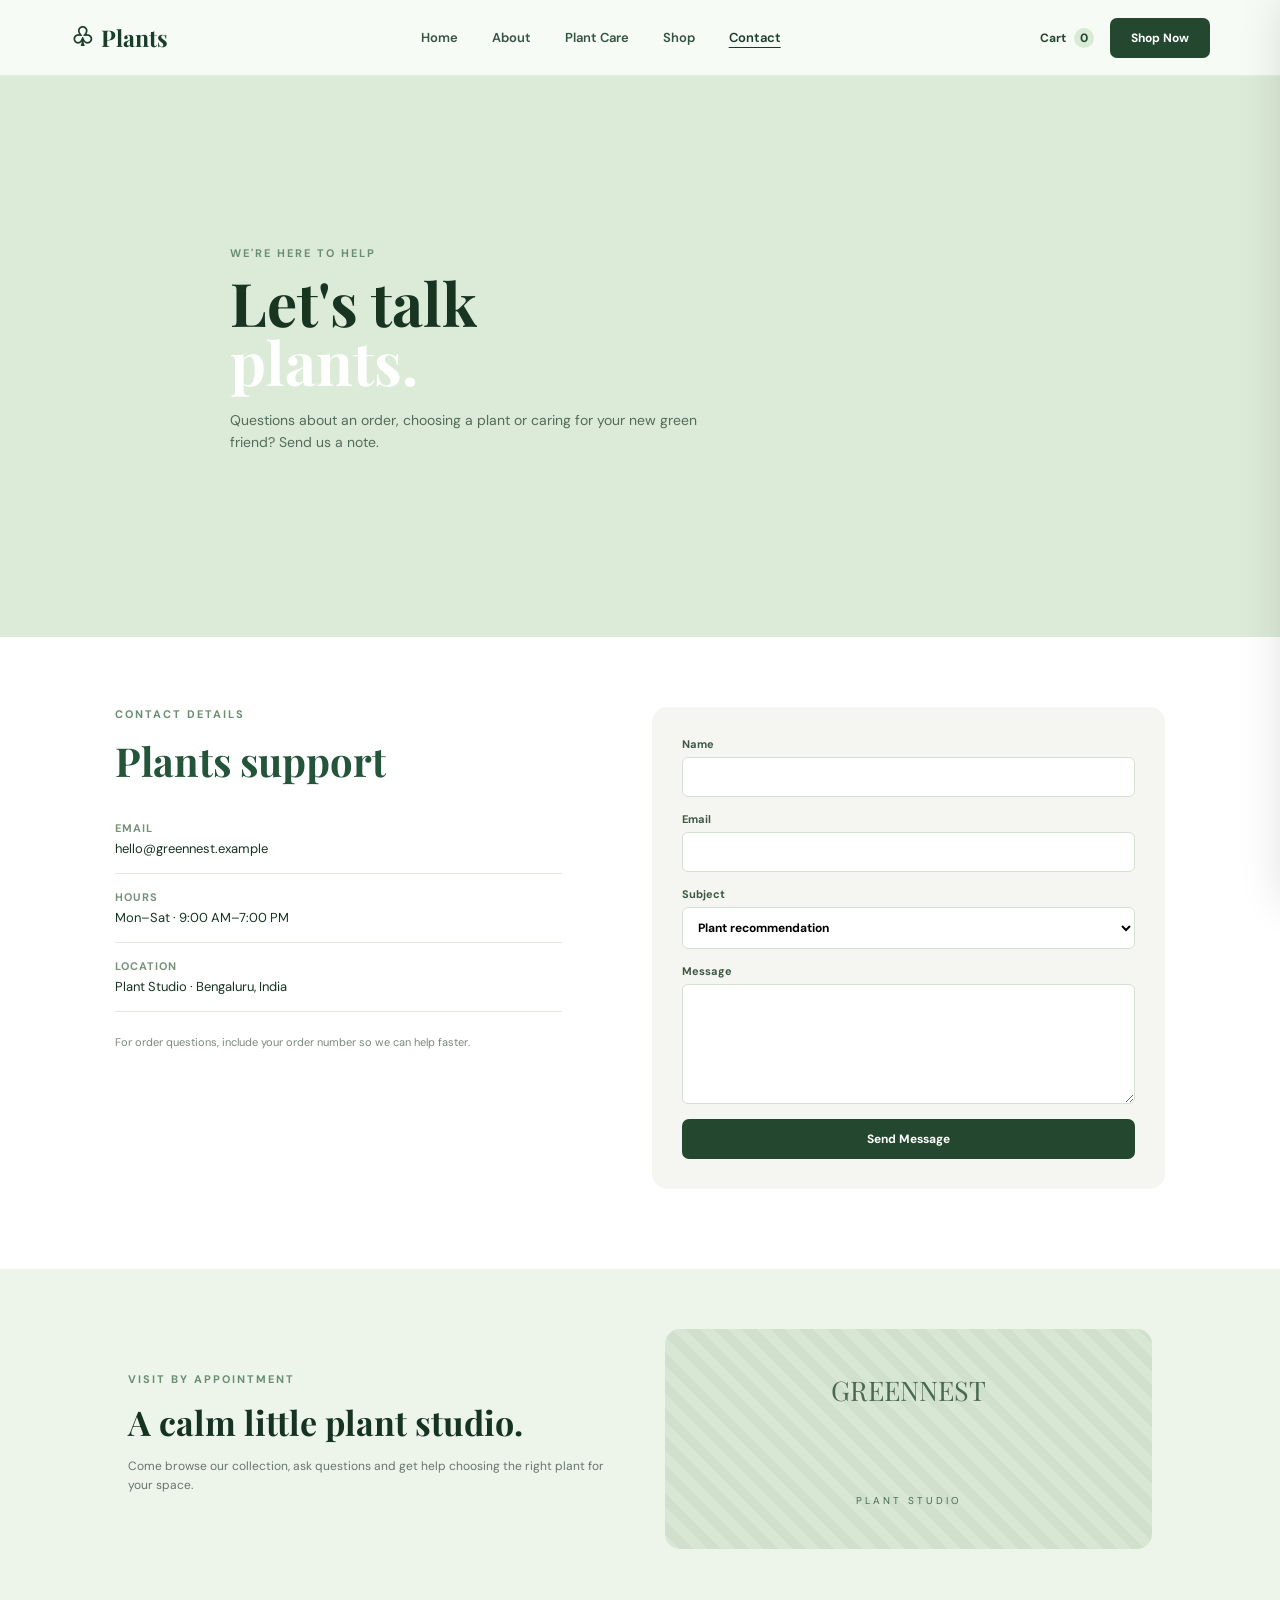
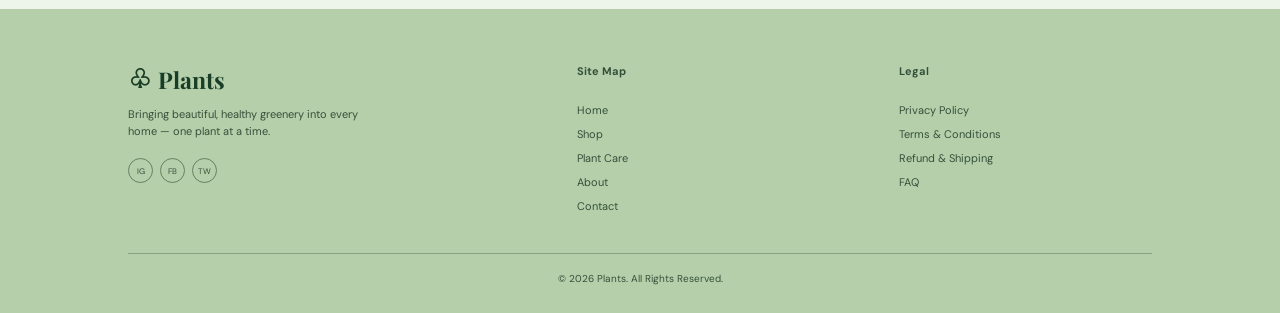
==== contact.html @ 35613665 "Replace website files" ====
<!DOCTYPE html>
<html lang="en">
<head>
<meta charset="UTF-8">
<meta name="viewport" content="width=device-width, initial-scale=1.0">
<meta name="description" content="Plants — beautiful indoor and outdoor plants.">
<title>Contact Plants</title>
<link rel="preconnect" href="https://fonts.googleapis.com">
<link rel="preconnect" href="https://fonts.gstatic.com" crossorigin>
<link href="https://fonts.googleapis.com/css2?family=DM+Sans:wght@400;500;600;700&family=Playfair+Display:wght@600;700&display=swap" rel="stylesheet">
<link rel="stylesheet" href="styles.css">
</head>
<body class="inner-page">

<header class="site-header" id="top">
  <a class="brand" href="index.html" aria-label="Plants home"><span class="brand-mark">♧</span><span>Plants</span></a>
  <nav class="nav" aria-label="Primary navigation">
    <a href="index.html">Home</a>
    <a href="about.html">About</a>
    <a href="plant-care.html">Plant Care</a>
    <a href="shop.html">Shop</a>
    <a href="contact.html">Contact</a>
  </nav>
  <div class="header-actions">
    <button class="cart-btn" id="cartBtn">Cart <span id="cartCount">0</span></button>
    <a class="btn btn-dark" href="shop.html">Shop Now</a>
  </div>
  <button class="menu-btn" id="menuBtn" aria-label="Open menu">☰</button>
</header>

<main>

<section class="inner-hero contact-hero"><div><p class="eyebrow">WE'RE HERE TO HELP</p><h1>Let's talk<br><span>plants.</span></h1><p>Questions about an order, choosing a plant or caring for your new green friend? Send us a note.</p></div></section>
<section class="contact section"><div class="contact-grid"><div><p class="eyebrow">CONTACT DETAILS</p><h2>Plants support</h2><div class="contact-item"><strong>Email</strong><span>hello@greennest.example</span></div><div class="contact-item"><strong>Hours</strong><span>Mon–Sat · 9:00 AM–7:00 PM</span></div><div class="contact-item"><strong>Location</strong><span>Plant Studio · Bengaluru, India</span></div><p class="small-note">For order questions, include your order number so we can help faster.</p></div><form class="contact-form" id="contactForm"><label>Name<input name="name" required></label><label>Email<input name="email" type="email" required></label><label>Subject<select name="subject"><option>Plant recommendation</option><option>Order support</option><option>Plant care question</option><option>Other</option></select></label><label>Message<textarea name="message" rows="6" required></textarea></label><button class="btn btn-dark" type="submit">Send Message</button></form></div></section>
<section class="map-card"><div><p class="eyebrow">VISIT BY APPOINTMENT</p><h2>A calm little plant studio.</h2><p>Come browse our collection, ask questions and get help choosing the right plant for your space.</p></div><div class="map-placeholder">GREENNEST<br><span>PLANT STUDIO</span></div></section>

</main>

<footer id="contact">
  <div class="footer-grid">
    <div>
      <a class="brand footer-brand" href="index.html"><span class="brand-mark">♧</span><span>Plants</span></a>
      <p>Bringing beautiful, healthy greenery into every home — one plant at a time.</p>
      <div class="socials"><span>IG</span><span>FB</span><span>TW</span></div>
    </div>
    <div><h4>Site Map</h4><a href="index.html">Home</a><a href="shop.html">Shop</a><a href="plant-care.html">Plant Care</a><a href="about.html">About</a><a href="contact.html">Contact</a></div>
    <div><h4>Legal</h4><a href="#">Privacy Policy</a><a href="#">Terms & Conditions</a><a href="#">Refund & Shipping</a><a href="#">FAQ</a></div>
  </div>
  <div class="copyright">© 2026 Plants. All Rights Reserved.</div>
</footer>


<aside class="cart-panel" id="cartPanel" aria-hidden="true">
  <div class="cart-head"><h2>Your Cart</h2><button id="closeCart">×</button></div>
  <div id="cartItems" class="cart-items"><p class="empty">Your cart is empty.</p></div>
  <div class="cart-total"><span>Total</span><strong id="cartTotal">$0.00</strong></div>
  <button class="checkout-btn" id="checkoutBtn">Checkout</button>
</aside>
<div class="overlay" id="overlay"></div>
<div class="toast" id="toast">Added to cart</div>

<script src="script.js"></script>
</body>
</html>
---- styles.css ----
*{box-sizing:border-box}html{scroll-behavior:smooth}body{margin:0;font-family:"DM Sans",Arial,sans-serif;color:#163322;background:#fff}a{text-decoration:none;color:inherit}button{font:inherit;border:0;cursor:pointer}.site-header{height:76px;padding:0 5.5%;display:flex;align-items:center;justify-content:space-between;background:#f7fbf5;position:sticky;top:0;z-index:20;border-bottom:1px solid #e5eee4}.brand{font-family:"Playfair Display",serif;font-size:23px;font-weight:700;display:flex;align-items:center;gap:7px;color:#193d27}.brand-mark{font-family:serif;font-size:26px}.nav{display:flex;gap:34px;font-size:13px;font-weight:600;color:#355341}.nav a:hover{text-decoration:underline}.header-actions{display:flex;align-items:center;gap:10px}.btn{display:inline-flex;align-items:center;justify-content:center;border-radius:7px;padding:12px 21px;font-size:12px;font-weight:700}.btn-dark{background:#24472f;color:#fff}.cart-btn{background:transparent;color:#23452e;font-weight:700;font-size:12px}.cart-btn span{display:inline-grid;place-items:center;min-width:20px;height:20px;border-radius:50%;background:#d9ead5;margin-left:5px}.menu-btn{display:none;background:transparent;font-size:23px}.hero{min-height:620px;background:#cfe2c9;display:grid;grid-template-columns:46% 54%;overflow:hidden;position:relative}.hero-art{position:relative;min-height:620px;overflow:hidden}.hero-photo{position:absolute;left:-30px;bottom:0;width:93%;height:88%;object-fit:cover;object-position:center;mix-blend-mode:multiply;filter:saturate(.92)}.hero-leaf{position:absolute;border:18px solid rgba(255,255,255,.4);border-left-color:transparent;border-bottom-color:transparent;border-radius:50%;transform:rotate(28deg);z-index:1}.leaf-a{width:310px;height:310px;right:-120px;top:-80px}.leaf-b{width:400px;height:400px;left:-200px;top:170px}.hero-copy{align-self:center;padding:55px 10% 50px 4%}.eyebrow{font-size:11px;letter-spacing:2px;font-weight:700;color:#6a8e73;margin:0 0 13px}.hero h1{font-family:"Playfair Display",serif;font-size:64px;line-height:.98;letter-spacing:-2px;color:#111;margin:0 0 22px}.hero h1 span{color:#fff}.hero-text{max-width:510px;color:#2c4a34;line-height:1.55;font-size:13px}.hero-stats{display:flex;gap:45px;margin-top:44px}.hero-stats div{display:flex;flex-direction:column;gap:3px}.hero-stats strong{font-size:17px}.hero-stats span{font-size:11px;max-width:100px;color:#36513e}.section{padding:80px 6%}.section-heading{text-align:center;max-width:620px;margin:0 auto 52px}.section-heading h2{font-family:"Playfair Display",serif;font-size:37px;line-height:1.1;margin:0 0 10px;color:#24553a}.section-heading>p:last-child{font-size:13px;color:#718174;margin:0}.why{background:#fff;position:relative}.why-grid{max-width:1120px;margin:auto;display:grid;grid-template-columns:1fr 1fr;align-items:center;gap:70px}.features{display:grid;grid-template-columns:1fr 1fr;gap:48px 38px}.feature .icon{display:grid;place-items:center;width:28px;height:28px;border-radius:7px;background:#f0f7ed;color:#456c4c;font-size:15px;margin-bottom:11px}.feature h3{font-family:"Playfair Display",serif;font-size:16px;margin:0 0 7px;color:#263f2c}.feature p{font-size:11px;line-height:1.55;color:#7c877e;margin:0}.why-photo-wrap{display:flex;justify-content:center}.round-photo{width:330px;height:330px;object-fit:cover;border-radius:50%;border:7px solid #57966a}.categories{background-image:linear-gradient(rgba(4,26,13,.66),rgba(4,26,13,.66)),url("assets/sale-plants.jpg");background-size:cover;background-position:center;display:grid;grid-template-columns:1fr 1fr;gap:80px;padding:90px 7%;min-height:420px}.category-card{border:1px solid rgba(255,255,255,.55);border-radius:16px;padding:30px;display:flex;align-items:center;justify-content:space-between;gap:22px;color:#fff;background:rgba(9,28,15,.35);backdrop-filter:blur(2px)}.category-copy{max-width:250px}.tag{font-size:11px;letter-spacing:2px;font-weight:700;margin:0 0 8px}.category-card h3{font-family:"Playfair Display",serif;font-size:27px;line-height:1.05;margin:0 0 12px}.category-card p:not(.tag){font-size:11px;line-height:1.5;color:#e6eee5}.category-card a{font-size:11px;font-weight:700}.category-card img{width:145px;height:145px;object-fit:cover;border-radius:15px}.shop{padding-bottom:70px}.compact{margin-bottom:35px}.products{display:grid;grid-template-columns:repeat(4,1fr);gap:22px;max-width:1120px;margin:auto}.product-card{background:#f6f5f1;border-radius:14px;padding:14px 13px 13px;box-shadow:0 5px 20px rgba(21,51,32,.05)}.product-img{height:220px;border-radius:10px;overflow:hidden;background:#eef1eb}.product-img img{width:100%;height:100%;object-fit:cover}.product-card h3{font-family:"Playfair Display",serif;font-size:16px;margin:14px 0 2px;color:#25382a}.product-card strong{font-size:12px;display:block;margin-bottom:8px}.add-btn{width:100%;padding:11px;background:#25482f;color:#fff;border-radius:5px;font-size:11px}.add-btn:hover,.checkout-btn:hover,.explore-btn:hover{filter:brightness(1.08)}.explore-btn{display:block;margin:45px auto 0;background:#25482f;color:#fff;border-radius:5px;padding:12px 23px;font-size:11px}.sale{display:grid;grid-template-columns:1fr 1fr;background:#d9ddd9;min-height:355px}.sale-copy{padding:70px 10%}.sale-copy h2{font-family:"Playfair Display",serif;font-size:52px;line-height:.8;margin:0 0 22px;color:#20382a}.sale-copy h2 span{font-size:57px}.sale-copy>p:not(.eyebrow){font-size:12px;color:#607063;max-width:330px;line-height:1.5;margin-bottom:20px}.sale img{width:100%;height:100%;min-height:355px;object-fit:cover;object-position:center}.reviews{padding-top:78px;padding-bottom:95px}.review-grid{max-width:1080px;margin:auto;display:grid;grid-template-columns:repeat(3,1fr);gap:20px}.review{background:#f5f4f0;border-radius:12px;padding:20px 22px;min-height:160px}.person{display:flex;align-items:center;gap:10px}.person img{width:31px;height:31px;border-radius:50%;object-fit:cover}.person strong{display:block;font-size:11px}.person small{display:block;color:#7d8a80;font-size:9px;margin-top:2px}.stars{color:#c9a33a;letter-spacing:2px;font-size:9px;margin:11px 0}.review p{font-size:10px;line-height:1.55;color:#5f6b62;margin:0}footer{background:#b4cfaa;padding:55px 10% 28px;color:#35503a}.footer-grid{display:grid;grid-template-columns:1.5fr 1fr 1fr;gap:70px;max-width:1080px;margin:auto}.footer-grid p{font-size:11px;line-height:1.55;max-width:240px}.footer-grid h4{font-size:11px;margin:0 0 15px}.footer-grid>div:not(:first-child){display:flex;flex-direction:column;gap:10px;font-size:11px}.socials{display:flex;gap:7px;margin-top:18px}.socials span{display:grid;place-items:center;width:25px;height:25px;border:1px solid #668162;border-radius:50%;font-size:8px}.copyright{border-top:1px solid rgba(50,77,54,.35);text-align:center;padding-top:18px;margin-top:40px;font-size:10px}.cart-panel{position:fixed;right:-410px;top:0;width:390px;height:100vh;background:#fff;z-index:40;padding:25px;box-shadow:-15px 0 45px rgba(0,0,0,.14);transition:right .3s ease}.cart-panel.open{right:0}.cart-head{display:flex;justify-content:space-between;align-items:center;border-bottom:1px solid #e5e9e3;padding-bottom:15px}.cart-head h2{font-family:"Playfair Display",serif;margin:0}.cart-head button{background:none;font-size:28px;color:#31513b}.cart-items{padding:18px 0;max-height:65vh;overflow:auto}.empty{font-size:13px;color:#7a877d}.cart-row{display:flex;align-items:center;justify-content:space-between;padding:13px 0;border-bottom:1px solid #edf0ec;font-size:12px}.cart-row button{background:#edf4ea;border-radius:4px;padding:5px 8px}.cart-total{display:flex;justify-content:space-between;border-top:1px solid #dfe6dd;padding:18px 0;font-size:14px}.checkout-btn{width:100%;padding:14px;background:#24472f;color:#fff;border-radius:6px;font-weight:700}.overlay{display:none;position:fixed;inset:0;background:rgba(0,0,0,.35);z-index:30}.overlay.show{display:block}.toast{position:fixed;left:50%;bottom:25px;transform:translate(-50%,20px);opacity:0;background:#24472f;color:#fff;padding:11px 18px;border-radius:7px;font-size:12px;z-index:50;transition:.25s}.toast.show{opacity:1;transform:translate(-50%,0)}@media(max-width:900px){.nav{gap:16px}.hero{grid-template-columns:42% 58%}.hero h1{font-size:48px}.hero-stats{gap:20px}.products{grid-template-columns:repeat(2,1fr)}.categories{gap:25px;padding:55px 4%}.category-card{padding:20px}.category-card img{width:110px;height:110px}.footer-grid{gap:30px}}@media(max-width:650px){.site-header{height:65px;padding:0 5%}.nav,.header-actions .btn{display:none}.menu-btn{display:block}.hero{display:flex;flex-direction:column;min-height:auto}.hero-art{height:360px;min-height:360px}.hero-photo{left:0;width:100%;height:100%;object-position:center}.hero-copy{padding:40px 8% 50px}.hero h1{font-size:47px}.hero-stats{gap:18px;margin-top:28px}.hero-stats strong{font-size:14px}.section{padding:60px 6%}.section-heading h2{font-size:31px}.why-grid{grid-template-columns:1fr;gap:45px}.features{gap:28px 20px}.round-photo{width:270px;height:270px}.categories{grid-template-columns:1fr;padding:45px 5%}.sale{grid-template-columns:1fr}.sale-copy{padding:55px 9%}.sale img{min-height:260px}.review-grid{grid-template-columns:1fr}.footer-grid{grid-template-columns:1fr 1fr}.footer-grid>div:first-child{grid-column:1/-1}.cart-panel{width:min(390px,92vw)}}
@media(max-width:650px){.nav.mobile-open{display:flex;position:absolute;top:65px;left:0;right:0;background:#f7fbf5;padding:18px 5%;flex-direction:column;gap:15px;border-bottom:1px solid #dfe9dc;z-index:25}}
/* Multi-page additions */
.site-header .nav a.active{color:#183c28;text-decoration:underline;text-underline-offset:5px}
.hero-actions{display:flex;align-items:center;gap:22px;margin-top:25px}.text-link{font-size:12px;font-weight:700;color:#31513b}
.page-hero{min-height:410px;padding:80px 9%;display:flex;align-items:center;background:#dcebd7}.page-hero h1,.inner-hero h1{font-family:"Playfair Display",serif;font-size:60px;line-height:.98;color:#183522;margin:0 0 18px}.page-hero h1 span,.inner-hero h1 span{color:#fff}.page-hero p:not(.eyebrow){max-width:520px;line-height:1.6;color:#526c59;font-size:14px}
.shop-page{padding-top:65px}.shop-toolbar{max-width:1120px;margin:0 auto 30px;display:flex;align-items:end;justify-content:space-between}.shop-toolbar h2{font-family:"Playfair Display",serif;font-size:32px;margin:0 0 3px}.shop-toolbar p{font-size:11px;color:#849087;margin:0}.filters{display:flex;gap:8px}.filter{padding:9px 15px;border-radius:20px;background:#edf3ea;color:#31513b;font-size:11px}.filter.active{background:#24472f;color:#fff}.shop-products{grid-template-columns:repeat(4,1fr)}.product-type{font-size:8px;letter-spacing:1.5px;color:#759077;margin:12px 0 0}.product-desc{display:block;font-size:10px;color:#7b857d;margin-bottom:7px}.newsletter{background:#d6e7d1;padding:55px 9%;display:flex;align-items:center;justify-content:space-between;gap:40px}.newsletter h2{font-family:"Playfair Display",serif;font-size:32px;margin:0 0 8px}.newsletter p:not(.eyebrow){font-size:12px;color:#607063;max-width:480px}.newsletter form{display:flex;gap:8px;min-width:400px}.newsletter input{flex:1;border:1px solid #aebfac;border-radius:6px;padding:12px;background:#fff;font:inherit;font-size:12px}
.inner-hero{display:grid;grid-template-columns:1fr 1fr;min-height:470px;background:#dcebd7}.inner-hero>div{padding:80px 10%}.inner-hero>div>p:not(.eyebrow){max-width:470px;line-height:1.6;color:#526c59;font-size:14px}.inner-hero>img{width:100%;height:100%;min-height:470px;object-fit:cover}.about-hero img{object-position:center}.story-grid{max-width:1050px;margin:auto;display:grid;grid-template-columns:1.3fr .7fr;gap:90px;align-items:center}.story h2,.contact h2{font-family:"Playfair Display",serif;font-size:40px;margin:0 0 18px;color:#24553a}.story p{font-size:13px;line-height:1.8;color:#67756a}.stat-card{background:#eff5ec;border-radius:18px;padding:35px;display:grid;gap:6px}.stat-card strong{font-family:"Playfair Display",serif;font-size:30px;color:#285b3d;margin-top:12px}.stat-card span{font-size:11px;color:#748176}.values{background:#f2f4ef;padding:80px 7%}.value-grid{max-width:1080px;margin:auto;display:grid;grid-template-columns:repeat(3,1fr);gap:20px}.value-grid article{background:#fff;padding:30px;border-radius:14px}.value-grid article>span{font-size:10px;color:#78957a}.value-grid h3{font-family:"Playfair Display",serif;font-size:20px}.value-grid p{font-size:11px;line-height:1.6;color:#6e796f}.cta-section{text-align:center;padding:75px 20px}.cta-section h2{font-family:"Playfair Display",serif;font-size:36px;color:#24553a;margin:0 0 20px}
.care-grid{max-width:1050px;margin:auto;display:grid;grid-template-columns:repeat(2,1fr);gap:20px}.care-grid article{padding:30px;background:#f5f6f2;border-radius:14px}.care-number{font-family:"Playfair Display",serif;color:#709373;font-size:25px}.care-grid h3{font-family:"Playfair Display",serif;font-size:21px;margin:10px 0}.care-grid p{font-size:12px;line-height:1.7;color:#6d786f}.care-banner{display:grid;grid-template-columns:1fr 1fr;align-items:stretch;background:#d7e7d2}.care-banner>div{padding:65px 12%}.care-banner h2{font-family:"Playfair Display",serif;font-size:38px;margin:0 0 12px}.care-banner p:not(.eyebrow){font-size:12px;line-height:1.7;color:#637265;margin-bottom:22px}.care-banner img{width:100%;height:100%;min-height:320px;object-fit:cover}.faq-list{max-width:850px;margin:auto}.faq-list details{border-bottom:1px solid #dce4da;padding:18px 0}.faq-list summary{font-family:"Playfair Display",serif;font-size:18px;cursor:pointer}.faq-list p{font-size:12px;line-height:1.7;color:#6d786f;max-width:700px}
.contact-hero{display:block;padding:90px 10%;background:#dcebd7}.contact{padding-top:70px}.contact-grid{max-width:1050px;margin:auto;display:grid;grid-template-columns:1fr 1.15fr;gap:90px}.contact-item{display:flex;flex-direction:column;gap:5px;padding:16px 0;border-bottom:1px solid #e0e8de}.contact-item strong{font-size:11px;text-transform:uppercase;letter-spacing:1px;color:#78917b}.contact-item span{font-size:13px}.small-note{font-size:11px;color:#7a867c;line-height:1.6;margin-top:22px}.contact-form{display:grid;gap:15px;background:#f5f6f2;padding:30px;border-radius:15px}.contact-form label{display:grid;gap:6px;font-size:11px;font-weight:700;color:#3d5744}.contact-form input,.contact-form select,.contact-form textarea{width:100%;border:1px solid #d6dfd4;border-radius:6px;padding:11px;background:#fff;font:inherit;font-size:12px;resize:vertical}.map-card{margin-top:0;background:#edf4ea;padding:60px 10%;display:grid;grid-template-columns:1fr 1fr;gap:50px;align-items:center}.map-card h2{font-family:"Playfair Display",serif;font-size:34px;margin:0 0 10px}.map-card p:not(.eyebrow){font-size:12px;line-height:1.6;color:#68766b}.map-placeholder{height:220px;border-radius:15px;background:repeating-linear-gradient(45deg,#d8e6d4,#d8e6d4 10px,#d0e0cc 10px,#d0e0cc 20px);display:grid;place-items:center;text-align:center;font-family:"Playfair Display",serif;font-size:27px;color:#496a4f}.map-placeholder span{font-family:"DM Sans";font-size:10px;letter-spacing:3px}
@media(max-width:900px){.shop-products{grid-template-columns:repeat(2,1fr)}.newsletter{flex-direction:column;align-items:flex-start}.newsletter form{min-width:0;width:100%}.inner-hero{grid-template-columns:1fr}.inner-hero>img{min-height:320px}.story-grid,.contact-grid{gap:45px}.value-grid{grid-template-columns:1fr}.care-banner{grid-template-columns:1fr}.care-banner img{min-height:280px}}
@media(max-width:650px){.page-hero{padding:60px 8%;min-height:350px}.page-hero h1,.inner-hero h1{font-size:45px}.hero-actions{flex-direction:column;align-items:flex-start}.shop-toolbar{display:block}.filters{margin-top:18px;flex-wrap:wrap}.shop-products{grid-template-columns:1fr}.newsletter{padding:45px 8%}.newsletter form{flex-direction:column}.inner-hero>div{padding:55px 8%}.story-grid,.contact-grid{grid-template-columns:1fr}.care-grid{grid-template-columns:1fr}.map-card{grid-template-columns:1fr;padding:50px 8%}}
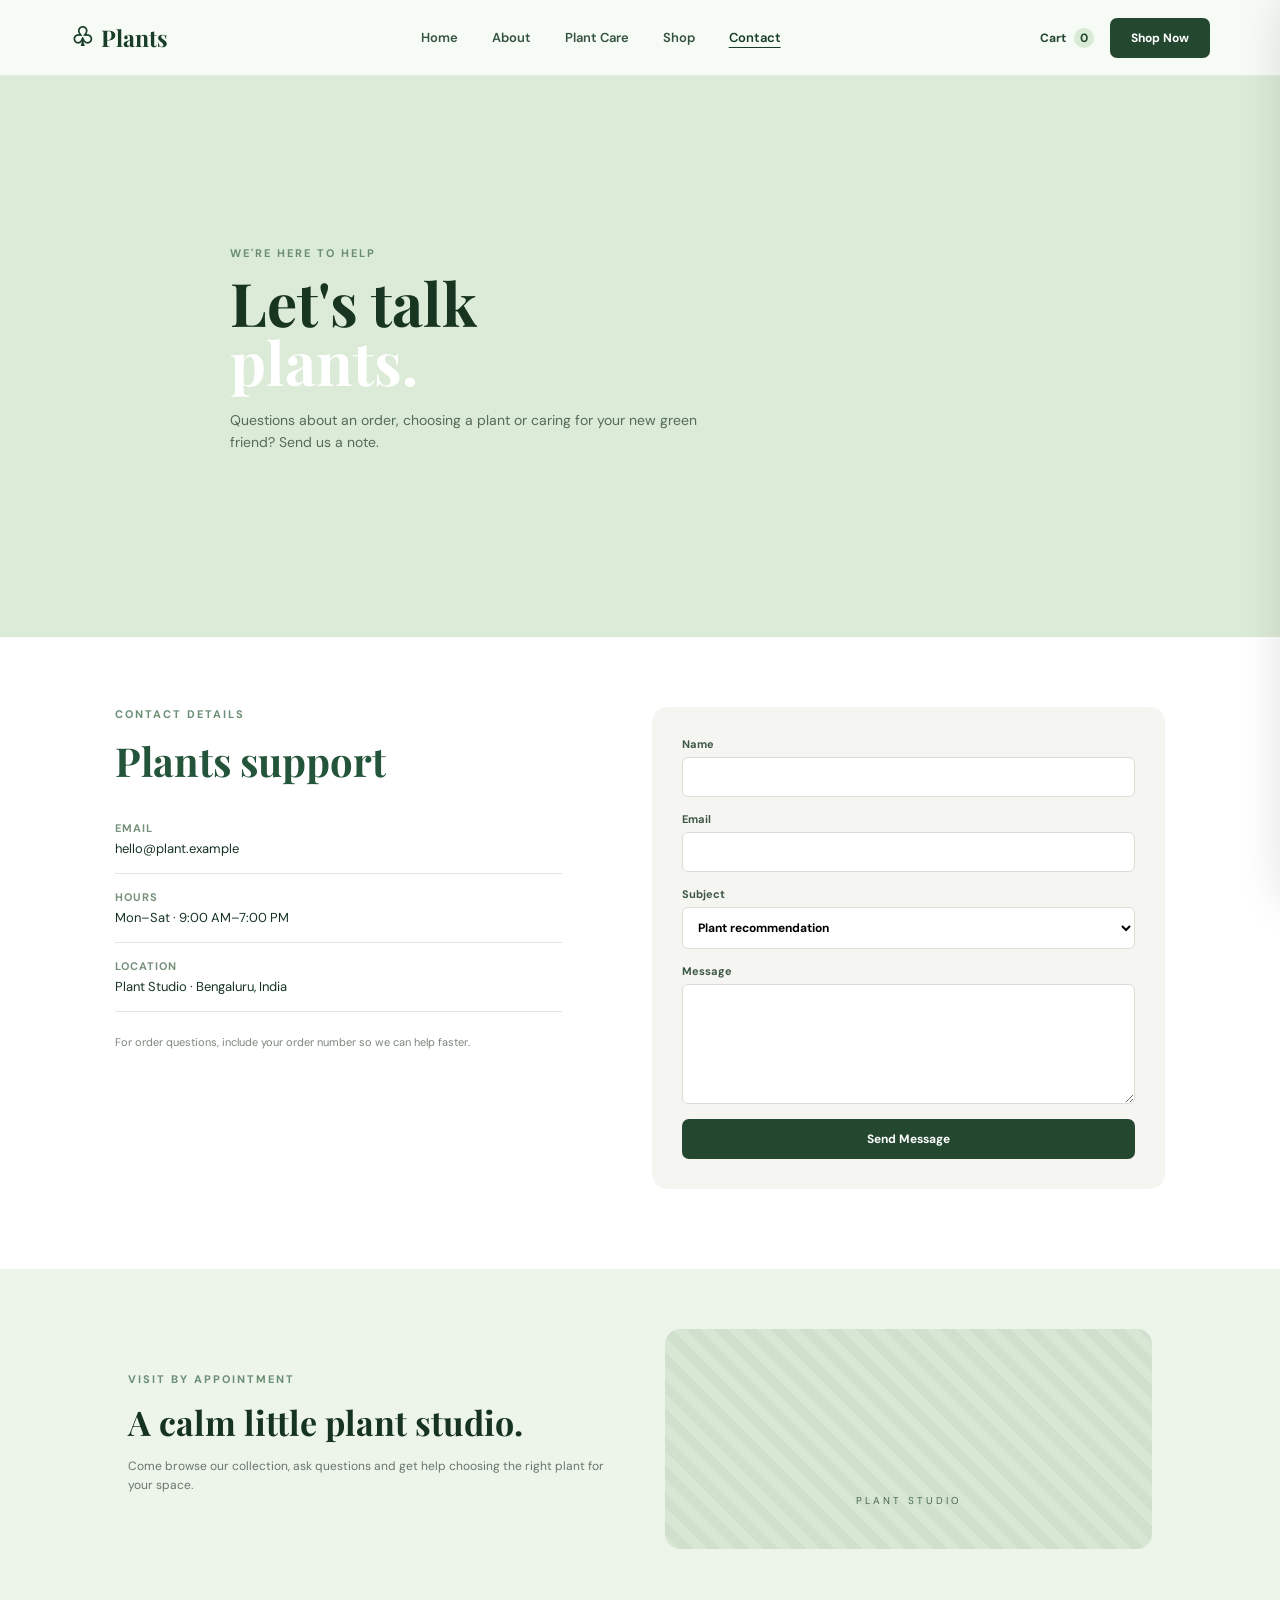
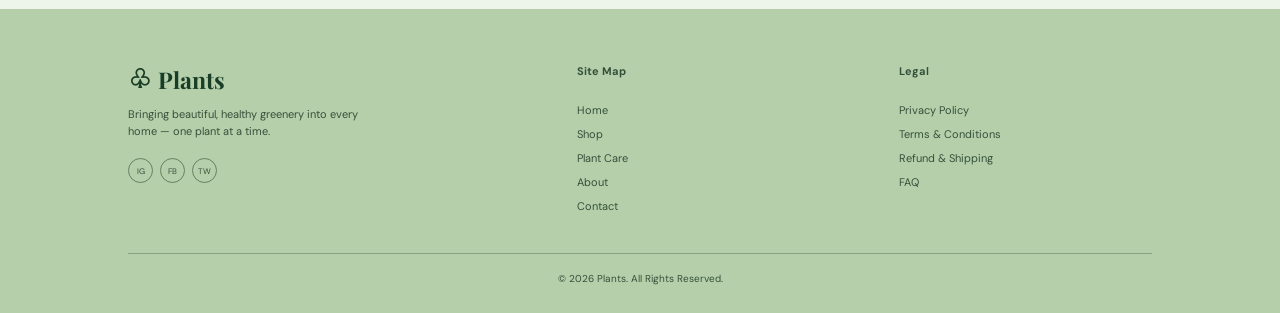
==== commit b78aca25: "Update contact.html" ====
--- a/contact.html
+++ b/contact.html
@@ -31,8 +31,8 @@
 <main>
 
 <section class="inner-hero contact-hero"><div><p class="eyebrow">WE'RE HERE TO HELP</p><h1>Let's talk<br><span>plants.</span></h1><p>Questions about an order, choosing a plant or caring for your new green friend? Send us a note.</p></div></section>
-<section class="contact section"><div class="contact-grid"><div><p class="eyebrow">CONTACT DETAILS</p><h2>Plants support</h2><div class="contact-item"><strong>Email</strong><span>hello@greennest.example</span></div><div class="contact-item"><strong>Hours</strong><span>Mon–Sat · 9:00 AM–7:00 PM</span></div><div class="contact-item"><strong>Location</strong><span>Plant Studio · Bengaluru, India</span></div><p class="small-note">For order questions, include your order number so we can help faster.</p></div><form class="contact-form" id="contactForm"><label>Name<input name="name" required></label><label>Email<input name="email" type="email" required></label><label>Subject<select name="subject"><option>Plant recommendation</option><option>Order support</option><option>Plant care question</option><option>Other</option></select></label><label>Message<textarea name="message" rows="6" required></textarea></label><button class="btn btn-dark" type="submit">Send Message</button></form></div></section>
-<section class="map-card"><div><p class="eyebrow">VISIT BY APPOINTMENT</p><h2>A calm little plant studio.</h2><p>Come browse our collection, ask questions and get help choosing the right plant for your space.</p></div><div class="map-placeholder">GREENNEST<br><span>PLANT STUDIO</span></div></section>
+<section class="contact section"><div class="contact-grid"><div><p class="eyebrow">CONTACT DETAILS</p><h2>Plants support</h2><div class="contact-item"><strong>Email</strong><span>hello@plant.example</span></div><div class="contact-item"><strong>Hours</strong><span>Mon–Sat · 9:00 AM–7:00 PM</span></div><div class="contact-item"><strong>Location</strong><span>Plant Studio · Bengaluru, India</span></div><p class="small-note">For order questions, include your order number so we can help faster.</p></div><form class="contact-form" id="contactForm"><label>Name<input name="name" required></label><label>Email<input name="email" type="email" required></label><label>Subject<select name="subject"><option>Plant recommendation</option><option>Order support</option><option>Plant care question</option><option>Other</option></select></label><label>Message<textarea name="message" rows="6" required></textarea></label><button class="btn btn-dark" type="submit">Send Message</button></form></div></section>
+<section class="map-card"><div><p class="eyebrow">VISIT BY APPOINTMENT</p><h2>A calm little plant studio.</h2><p>Come browse our collection, ask questions and get help choosing the right plant for your space.</p></div><div class="map-placeholder"><br><span>PLANT STUDIO</span></div></section>
 
 </main>
 
